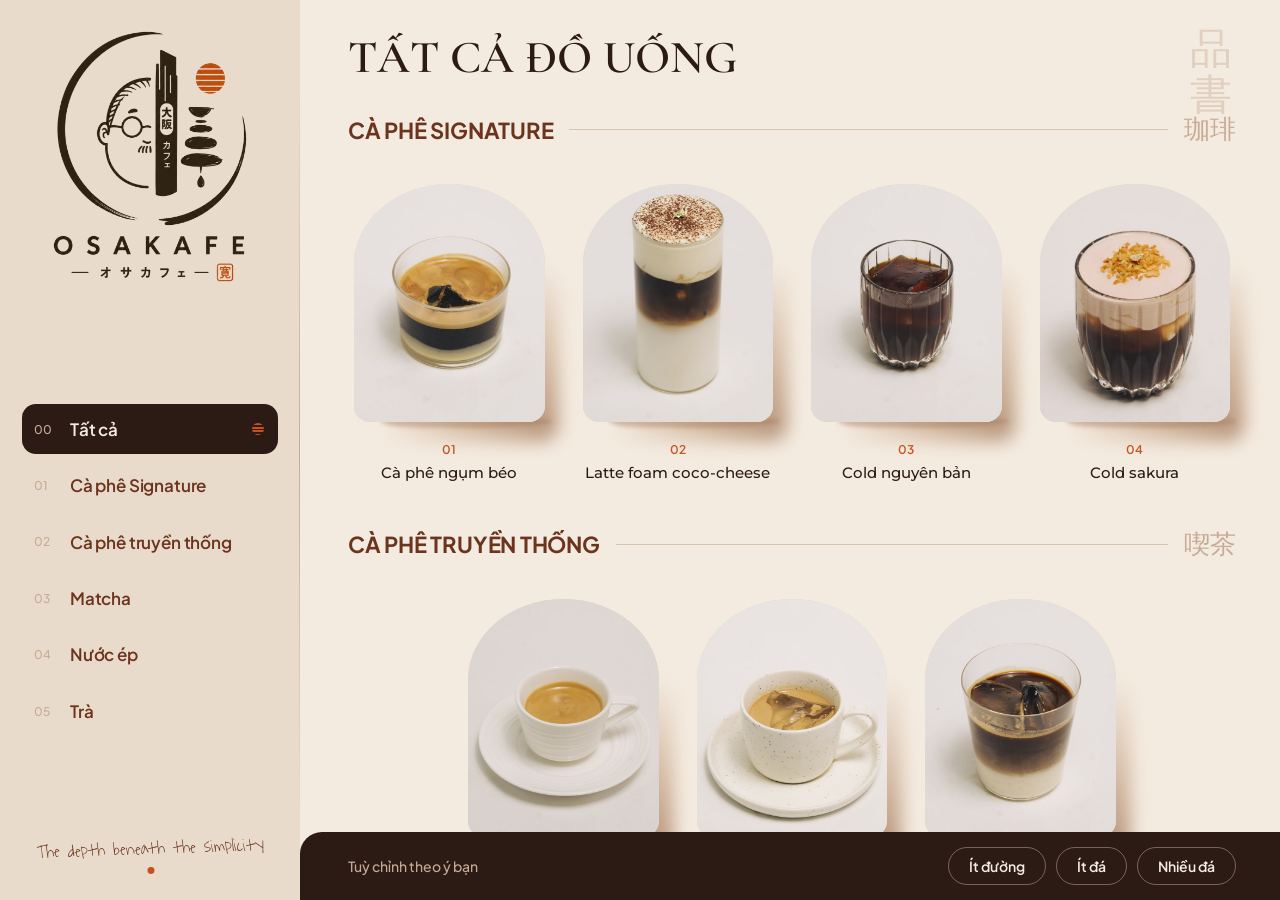
==== index_1.html @ 5878adc3 "Add files via upload" ====
<!DOCTYPE html>
<html lang="vi">
<head>
<meta charset="utf-8">
<meta name="viewport" content="width=device-width, initial-scale=1, maximum-scale=1, user-scalable=no, viewport-fit=cover">
<meta name="apple-mobile-web-app-capable" content="yes">
<meta name="mobile-web-app-capable" content="yes">
<meta name="apple-mobile-web-app-status-bar-style" content="black-translucent">
<meta name="apple-mobile-web-app-title" content="Osakafe Menu">
<meta name="theme-color" content="#F4EBE0">
<title>Osakafe · Menu</title>
<link rel="apple-touch-icon" href="[data-uri]">
<style>
@font-face{font-family:'Plus Jakarta Sans';font-style:normal;font-weight:500;font-display:swap;src:url([data-uri]) format('woff2');unicode-range:U+0000-00FF,U+0131,U+0152-0153,U+02BB-02BC,U+02C6,U+02DA,U+02DC,U+0304,U+0308,U+0329,U+2000-206F,U+20AC,U+2122,U+2191,U+2193,U+2212,U+2215,U+FEFF,U+FFFD}
@font-face{font-family:'Plus Jakarta Sans';font-style:normal;font-weight:500;font-display:swap;src:url([data-uri]) format('woff2');unicode-range:U+0102-0103,U+0110-0111,U+0128-0129,U+0168-0169,U+01A0-01A1,U+01AF-01B0,U+0300-0301,U+0303-0304,U+0308-0309,U+0323,U+0329,U+1EA0-1EF9,U+20AB}
@font-face{font-family:'Plus Jakarta Sans';font-style:normal;font-weight:500;font-display:swap;src:url([data-uri]) format('woff2');unicode-range:U+0100-02BA,U+02BD-02C5,U+02C7-02CC,U+02CE-02D7,U+02DD-02FF,U+0304,U+0308,U+0329,U+1D00-1DBF,U+1E00-1E9F,U+1EF2-1EFF,U+2020,U+20A0-20AB,U+20AD-20C0,U+2113,U+2C60-2C7F,U+A720-A7FF}
@font-face{font-family:'Plus Jakarta Sans';font-style:normal;font-weight:600;font-display:swap;src:url([data-uri]) format('woff2');unicode-range:U+0000-00FF,U+0131,U+0152-0153,U+02BB-02BC,U+02C6,U+02DA,U+02DC,U+0304,U+0308,U+0329,U+2000-206F,U+20AC,U+2122,U+2191,U+2193,U+2212,U+2215,U+FEFF,U+FFFD}
@font-face{font-family:'Plus Jakarta Sans';font-style:normal;font-weight:600;font-display:swap;src:url([data-uri]) format('woff2');unicode-range:U+0102-0103,U+0110-0111,U+0128-0129,U+0168-0169,U+01A0-01A1,U+01AF-01B0,U+0300-0301,U+0303-0304,U+0308-0309,U+0323,U+0329,U+1EA0-1EF9,U+20AB}
@font-face{font-family:'Plus Jakarta Sans';font-style:normal;font-weight:600;font-display:swap;src:url([data-uri]) format('woff2');unicode-range:U+0100-02BA,U+02BD-02C5,U+02C7-02CC,U+02CE-02D7,U+02DD-02FF,U+0304,U+0308,U+0329,U+1D00-1DBF,U+1E00-1E9F,U+1EF2-1EFF,U+2020,U+20A0-20AB,U+20AD-20C0,U+2113,U+2C60-2C7F,U+A720-A7FF}
@font-face{font-family:'Plus Jakarta Sans';font-style:normal;font-weight:700;font-display:swap;src:url([data-uri]) format('woff2');unicode-range:U+0000-00FF,U+0131,U+0152-0153,U+02BB-02BC,U+02C6,U+02DA,U+02DC,U+0304,U+0308,U+0329,U+2000-206F,U+20AC,U+2122,U+2191,U+2193,U+2212,U+2215,U+FEFF,U+FFFD}
@font-face{font-family:'Plus Jakarta Sans';font-style:normal;font-weight:700;font-display:swap;src:url([data-uri]) format('woff2');unicode-range:U+0102-0103,U+0110-0111,U+0128-0129,U+0168-0169,U+01A0-01A1,U+01AF-01B0,U+0300-0301,U+0303-0304,U+0308-0309,U+0323,U+0329,U+1EA0-1EF9,U+20AB}
@font-face{font-family:'Plus Jakarta Sans';font-style:normal;font-weight:700;font-display:swap;src:url([data-uri]) format('woff2');unicode-range:U+0100-02BA,U+02BD-02C5,U+02C7-02CC,U+02CE-02D7,U+02DD-02FF,U+0304,U+0308,U+0329,U+1D00-1DBF,U+1E00-1E9F,U+1EF2-1EFF,U+2020,U+20A0-20AB,U+20AD-20C0,U+2113,U+2C60-2C7F,U+A720-A7FF}
@font-face{font-family:'Cormorant Garamond';font-style:normal;font-weight:500;font-display:swap;src:url([data-uri]) format('woff2');unicode-range:U+0000-00FF,U+0131,U+0152-0153,U+02BB-02BC,U+02C6,U+02DA,U+02DC,U+0304,U+0308,U+0329,U+2000-206F,U+20AC,U+2122,U+2191,U+2193,U+2212,U+2215,U+FEFF,U+FFFD}
@font-face{font-family:'Cormorant Garamond';font-style:normal;font-weight:500;font-display:swap;src:url([data-uri]) format('woff2');unicode-range:U+0102-0103,U+0110-0111,U+0128-0129,U+0168-0169,U+01A0-01A1,U+01AF-01B0,U+0300-0301,U+0303-0304,U+0308-0309,U+0323,U+0329,U+1EA0-1EF9,U+20AB}
@font-face{font-family:'Cormorant Garamond';font-style:normal;font-weight:500;font-display:swap;src:url([data-uri]) format('woff2');unicode-range:U+0100-02BA,U+02BD-02C5,U+02C7-02CC,U+02CE-02D7,U+02DD-02FF,U+0304,U+0308,U+0329,U+1D00-1DBF,U+1E00-1E9F,U+1EF2-1EFF,U+2020,U+20A0-20AB,U+20AD-20C0,U+2113,U+2C60-2C7F,U+A720-A7FF}
@font-face{font-family:'Cormorant Garamond';font-style:normal;font-weight:600;font-display:swap;src:url([data-uri]) format('woff2');unicode-range:U+0000-00FF,U+0131,U+0152-0153,U+02BB-02BC,U+02C6,U+02DA,U+02DC,U+0304,U+0308,U+0329,U+2000-206F,U+20AC,U+2122,U+2191,U+2193,U+2212,U+2215,U+FEFF,U+FFFD}
@font-face{font-family:'Cormorant Garamond';font-style:normal;font-weight:600;font-display:swap;src:url([data-uri]) format('woff2');unicode-range:U+0102-0103,U+0110-0111,U+0128-0129,U+0168-0169,U+01A0-01A1,U+01AF-01B0,U+0300-0301,U+0303-0304,U+0308-0309,U+0323,U+0329,U+1EA0-1EF9,U+20AB}
@font-face{font-family:'Cormorant Garamond';font-style:normal;font-weight:600;font-display:swap;src:url([data-uri]) format('woff2');unicode-range:U+0100-02BA,U+02BD-02C5,U+02C7-02CC,U+02CE-02D7,U+02DD-02FF,U+0304,U+0308,U+0329,U+1D00-1DBF,U+1E00-1E9F,U+1EF2-1EFF,U+2020,U+20A0-20AB,U+20AD-20C0,U+2113,U+2C60-2C7F,U+A720-A7FF}
@font-face{font-family:'Montserrat';font-style:normal;font-weight:500;font-display:swap;src:url([data-uri]) format('woff2');unicode-range:U+0000-00FF,U+0131,U+0152-0153,U+02BB-02BC,U+02C6,U+02DA,U+02DC,U+0304,U+0308,U+0329,U+2000-206F,U+20AC,U+2122,U+2191,U+2193,U+2212,U+2215,U+FEFF,U+FFFD}
@font-face{font-family:'Montserrat';font-style:normal;font-weight:500;font-display:swap;src:url([data-uri]) format('woff2');unicode-range:U+0102-0103,U+0110-0111,U+0128-0129,U+0168-0169,U+01A0-01A1,U+01AF-01B0,U+0300-0301,U+0303-0304,U+0308-0309,U+0323,U+0329,U+1EA0-1EF9,U+20AB}
@font-face{font-family:'Montserrat';font-style:normal;font-weight:500;font-display:swap;src:url([data-uri]) format('woff2');unicode-range:U+0100-02BA,U+02BD-02C5,U+02C7-02CC,U+02CE-02D7,U+02DD-02FF,U+0304,U+0308,U+0329,U+1D00-1DBF,U+1E00-1E9F,U+1EF2-1EFF,U+2020,U+20A0-20AB,U+20AD-20C0,U+2113,U+2C60-2C7F,U+A720-A7FF}
@font-face{font-family:'Waiting for the Sunrise';font-weight:400;font-display:swap;src:url([data-uri]) format('woff2')}
:root{
  --cream:#F4EBE0;
  --sand:#E8DBCC;
  --clay:#C8AB95;
  --wood:#6D341D;
  --ink:#2C1B14;
  --sun:#C8501E;
  --serif:"Cormorant Garamond","Hiragino Mincho ProN","Yu Mincho",Georgia,serif;
  --hand:"Waiting for the Sunrise","Bradley Hand","Segoe Print",cursive;
  --font:"Plus Jakarta Sans","Gilroy","SF Pro Display",-apple-system,BlinkMacSystemFont,"Helvetica Neue",Arial,sans-serif;
}
*{box-sizing:border-box;margin:0;padding:0;-webkit-tap-highlight-color:transparent;letter-spacing:0}
html,body{height:100%;background:var(--cream);color:var(--ink);font-family:var(--font);
  -webkit-user-select:none;user-select:none;-webkit-touch-callout:none;touch-action:manipulation;overflow:hidden;
  -webkit-font-smoothing:antialiased}
button{font:inherit;color:inherit;background:none;border:0;cursor:pointer}
img{-webkit-user-drag:none;pointer-events:none}

.app{height:100vh;height:100dvh;display:grid;grid-template-columns:300px minmax(0,1fr);grid-template-rows:minmax(0,1fr) auto;
  padding:env(safe-area-inset-top) env(safe-area-inset-right) env(safe-area-inset-bottom) env(safe-area-inset-left)}

/* ───────── Sidebar ───────── */
.side{grid-row:1/3;background:var(--sand);display:flex;flex-direction:column;align-items:center;padding:28px 22px 26px;position:relative}
.side::after{content:"";position:absolute;right:0;top:9%;bottom:9%;width:1px;background:linear-gradient(transparent,var(--clay),transparent)}
.brand{display:flex;justify-content:center}
.logo{width:196px;height:auto;display:block;margin-top:2px}
.nav{margin-top:auto;margin-bottom:auto;width:100%;display:flex;flex-direction:column;gap:6px;padding-top:18px}
.tab{position:relative;display:flex;align-items:center;gap:14px;width:100%;text-align:left;
  padding:15px 14px 15px 12px;border-radius:14px;transition:background .25s,color .25s}
.tab .no{font-size:12px;font-weight:500;color:var(--clay);width:22px;flex:none;transition:color .25s}
.tab .nm{font-size:17px;font-weight:600;letter-spacing:-.01em;color:var(--wood);flex:1;line-height:1.2;white-space:nowrap}
.tab .dot{width:12px;height:12px;border-radius:50%;flex:none;
  background:repeating-linear-gradient(to bottom,var(--sun) 0 2.2px,transparent 2.2px 3.6px);opacity:0;transform:scale(.4);transition:.3s}
.tab.on{background:var(--ink)}
.tab.on .nm{color:var(--cream)}
.tab.on .dot{opacity:1;transform:scale(1)}
.foot{width:100%;display:flex;justify-content:center;padding:0 6px}
.sig{display:flex;flex-direction:column;align-items:center;gap:8px;transform:rotate(-2deg)}
.sig span{font-family:var(--hand);font-size:18px;line-height:1.1;color:var(--wood);text-align:center;white-space:nowrap}
.sig b{width:7px;height:7px;border-radius:50%;background:var(--sun)}

/* ───────── Main ───────── */
.main{display:flex;flex-direction:column;min-height:0;min-width:0;padding:34px 44px 0 48px;position:relative}
.head{display:flex;align-items:flex-end;justify-content:space-between;margin-bottom:24px;position:relative;z-index:1;flex:none}
.eyebrow{font-size:12px;font-weight:600;color:var(--sun);margin-bottom:10px}
.title{font-family:var(--serif);font-size:46px;font-weight:600;color:var(--ink);line-height:1;text-transform:uppercase;letter-spacing:0}
.kanji{position:absolute;right:4px;top:-8px;display:flex;flex-direction:column;align-items:center;font-size:42px;line-height:1.1;
  color:var(--clay);opacity:.42;font-family:"Hiragino Mincho ProN","Yu Mincho","Noto Serif JP",serif;font-weight:300;pointer-events:none}

.stage{flex:1;min-height:0;display:flex;flex-direction:column;padding-bottom:16px}
.stage.scroll{overflow-y:auto;-webkit-overflow-scrolling:touch;padding:8px 26px 34px 8px;margin:0 -26px 0 -8px;scrollbar-width:none}
.stage.scroll::-webkit-scrollbar{display:none}
.grid{flex:1;min-height:0;display:grid;gap:26px 30px;grid-template-columns:repeat(calc(var(--cols)*2),minmax(0,1fr));grid-auto-rows:minmax(0,1fr);
  animation:rise .55s cubic-bezier(.2,.7,.2,1) both}
.grid.few{max-width:calc(var(--cols)*300px);margin:0 auto;width:100%}
.grid.two .photo{flex:1 1 0;aspect-ratio:4/5;width:auto;max-width:100%;max-height:none}
.stage.fit .grid.all{margin-block:auto}
.grid.all{flex:none;grid-auto-rows:auto;gap:30px 26px}
@keyframes rise{from{opacity:0;transform:translateY(14px)}to{opacity:1;transform:none}}

.sec{grid-column:1/-1;display:flex;align-items:center;gap:16px;margin-top:14px}
.sec:first-child{margin-top:0}
.sec span{font-size:22px;font-weight:700;letter-spacing:-.01em;color:var(--wood);text-transform:uppercase;white-space:nowrap}
.sec i{flex:1;height:1px;background:var(--clay);opacity:.6}
.sec b{font-weight:300;font-size:26px;color:var(--clay);font-family:"Hiragino Mincho ProN","Yu Mincho","Noto Serif JP",serif}

.card{grid-column:span 2;display:flex;flex-direction:column;align-items:center;min-height:0;text-align:center;padding:0 6px;
  animation:rise .55s cubic-bezier(.2,.7,.2,1) both}
.photo{position:relative;flex:1;min-height:0;width:100%;max-width:230px;max-height:380px;margin:7px 0 0;
  border-radius:50% 50% 16px 16px / 34% 34% 16px 16px;background:var(--sand)}
.all .photo{flex:none;aspect-ratio:4/5;max-width:none;max-height:none}
.photo .frame{position:absolute;inset:0;z-index:1;border-radius:inherit;overflow:hidden;background:var(--sand)}
.photo img{position:absolute;inset:0;width:100%;height:100%;object-fit:cover;object-position:50% 56%;display:block}
.photo::before{content:"";position:absolute;inset:6% -2% -3% 4%;transform:translate(10px,12px);border-radius:inherit;z-index:0;pointer-events:none;background:radial-gradient(120% 100% at 100% 100%,rgba(160,116,84,.78) 0%,rgba(188,148,114,.48) 42%,rgba(200,171,149,0) 78%);filter:blur(9px)}
.photo::after{content:"";position:absolute;left:4%;right:-6%;bottom:-14px;height:28px;z-index:0;pointer-events:none;background:url("data:image/svg+xml,%3Csvg%20xmlns%3D%22http%3A%2F%2Fwww.w3.org%2F2000%2Fsvg%22%20viewBox%3D%220%200%20300%2030%22%20preserveAspectRatio%3D%22none%22%3E%3Cdefs%3E%3Cfilter%20id%3D%22b%22%20x%3D%22-5%25%22%20y%3D%22-80%25%22%20width%3D%22110%25%22%20height%3D%22260%25%22%3E%3CfeGaussianBlur%20stdDeviation%3D%222.2%22%2F%3E%3C%2Ffilter%3E%3C%2Fdefs%3E%3Cpath%20filter%3D%22url%28%23b%29%22%20d%3D%22M26%2013%20C80%208%2C170%209%2C236%2011%20S290%2012%2C294%2015%20C250%2022%2C170%2022%2C110%2021%20S40%2020%2C26%2013Z%22%20fill%3D%22%239A6B49%22%20fill-opacity%3D%22.38%22%2F%3E%3C%2Fsvg%3E") center/100% 100% no-repeat}
.num{margin-top:20px;font-size:12px;color:var(--sun);font-weight:600}
.name{margin-top:6px;font-family:"Montserrat",var(--font);font-size:18px;font-weight:500;letter-spacing:-.025em;line-height:1.3;color:var(--ink);min-height:2.6em;
  display:flex;align-items:flex-start;justify-content:center}
.all .name{font-size:15px;min-height:0}

/* ───────── Dải ghi chú (chỉ hiển thị) ───────── */
.bar{background:var(--ink);color:var(--cream);border-radius:22px 0 0 0;padding:15px 44px 15px 48px;
  display:flex;align-items:center;justify-content:space-between;gap:20px;pointer-events:none}
.bar .lb{font-size:14px;font-weight:500;color:var(--clay)}
.pills{display:flex;gap:10px}
.pills span{padding:9px 20px;border-radius:999px;border:1px solid rgba(200,171,149,.5);font-size:14px;font-weight:600;color:var(--cream)}

/* ───────── iPad dọc ───────── */
@media (orientation:portrait){
  .stage.fit .grid.all{margin-block:3vh auto}
  .app{grid-template-columns:minmax(0,1fr);grid-template-rows:auto minmax(0,1fr) auto}
  .side{grid-row:1;flex-direction:row;flex-wrap:wrap;align-items:center;justify-content:space-between;padding:20px 30px 14px;gap:6px 20px}
  .side::after{display:none}
  .logo{width:104px}
  .foot{flex:1 1 100%;justify-content:flex-end;padding:0 4px}
  .sig{flex-direction:row;gap:12px;transform:rotate(-1.5deg)}
  .sig span{font-size:19px}
  .nav{flex-direction:row;margin:0;padding:0;width:auto;gap:2px;flex:1;justify-content:flex-end}
  .tab{width:auto;padding:12px 14px;gap:8px}
  .tab .no,.tab .dot{display:none}
  .tab .nm{font-size:15px;flex:none}
  .main{padding:26px 36px 0}
  .title{font-size:40px}
  .grid{gap:22px 22px}
  .bar{border-radius:22px 22px 0 0;padding:14px 36px}
}
@media (max-height:780px) and (orientation:landscape){
  .logo{width:150px}.title{font-size:38px}.head{margin-bottom:16px}.main{padding-top:24px}
  .name{font-size:17px}.tab{padding:12px 14px 12px 12px}
}
@media (max-width:1030px) and (orientation:landscape){
  .app{grid-template-columns:270px minmax(0,1fr)}.main{padding:26px 28px 0 30px}
  .tab .no{display:none}.tab .nm{font-size:16px}.bar{padding:13px 28px 13px 30px}.kanji{font-size:36px;right:0;top:-4px}.title{font-size:38px}.sig span{font-size:16.5px}
}
@media (max-width:900px) and (orientation:portrait){
  .tab .nm{font-size:14px}.tab{padding:11px 10px}
}
/* ───────── Điện thoại ───────── */
@media (max-width:640px){
  html,body{height:auto;overflow:visible}
  body{overflow-x:hidden}
  .app{display:flex;flex-direction:column;height:auto;min-height:100vh;min-height:100dvh;padding:0}
  .side{display:contents}
  .brand{order:1;background:var(--sand);padding:calc(20px + env(safe-area-inset-top)) 0 4px}
  .logo{width:112px;margin:0}
  .nav{order:2;position:sticky;top:0;z-index:20;flex-direction:row;justify-content:flex-start;flex:none;width:100%;overflow-x:auto;overflow-y:hidden;
    gap:8px;padding:10px 16px 12px;margin:0;background:var(--sand);scroll-snap-type:x proximity;scrollbar-width:none;-webkit-overflow-scrolling:touch;
    box-shadow:0 8px 14px -12px rgba(44,27,20,.45)}
  .nav::-webkit-scrollbar{display:none}
  .tab{width:auto;flex:none;scroll-snap-align:center;padding:11px 18px;border-radius:999px;gap:0;background:rgba(255,255,255,.4)}
  .tab.on{background:var(--ink)}
  .tab .no,.tab .dot{display:none}
  .tab .nm{font-size:14px;flex:none;white-space:nowrap}
  .main{order:3;display:block;min-height:0;padding:28px 16px 4px;scroll-margin-top:64px}
  .head{margin-bottom:18px;scroll-margin-top:70px}
  .title{font-size:32px;line-height:1.05}
  .kanji{font-size:26px;top:-2px;right:0}
  .stage,.stage.scroll,.stage.fit{display:block;overflow:visible;margin:0;padding:4px 0 26px}
  .grid.all,.stage.fit .grid.all{margin:0;gap:28px 16px}
  .sec{margin-top:6px}
  .sec span{font-size:19px}
  .sec b{font-size:22px}
  .card{padding:0 2px}
  .photo,.all .photo{aspect-ratio:3/4}
  .photo .frame img{transform:scale(1.1);transform-origin:50% 60%}
  .photo::before{transform:translate(7px,10px);filter:blur(8px)}
  .photo::after{bottom:-12px}
  .num{margin-top:18px;font-size:11px}
  .name,.all .name{font-size:14.5px;line-height:1.3;margin-top:5px;text-wrap:balance}
  .bar{order:4;flex-direction:column;justify-content:center;gap:12px;text-align:center;border-radius:26px 26px 0 0;padding:22px 20px 6px;margin-top:10px}
  .bar .lb{font-size:12px}
  .pills{flex-wrap:wrap;justify-content:center;gap:8px}
  .pills span{padding:8px 15px;font-size:13px}
  .foot{order:5;flex:none;background:var(--ink);padding:14px 20px calc(30px + env(safe-area-inset-bottom));justify-content:center}
  .sig{flex-direction:column;gap:8px;transform:rotate(-1.5deg)}
  .sig span{font-size:19px;color:var(--clay);white-space:nowrap}
}
</style>
</head>
<body>
<div class="app">
  <aside class="side">
    <div class="brand"><img class="logo" src="[data-uri]" alt="Osakafe"></div>
    <nav class="nav" id="nav"></nav>
    <div class="foot"><div class="sig"><span>The depth beneath the simplicity</span><b></b></div></div>
  </aside>

  <main class="main" id="main">
    <div class="head">
      <div>
        <div class="eyebrow" id="eyebrow"></div>
        <h1 class="title" id="title"></h1>
        
      </div>
      <div class="kanji" id="kanji" aria-hidden="true"></div>
    </div>
    <div class="stage" id="stage"><div class="grid" id="grid"></div></div>
  </main>

  <section class="bar" aria-label="Tuỳ chỉnh">
    <div class="lb">Tuỳ chỉnh theo ý bạn</div>
    <div class="pills"><span>Ít đường</span><span>Ít đá</span><span>Nhiều đá</span></div>
  </section>
</div>

<script>
const IMG={"1": "[data-uri]", "2": "[data-uri]", "3": "[data-uri]", "4": "[data-uri]", "5": "[data-uri]", "6": "[data-uri]", "7": "[data-uri]", "8": "[data-uri]", "9": "[data-uri]", "10": "[data-uri]", "11": "[data-uri]", "12": "[data-uri]", "13": "[data-uri]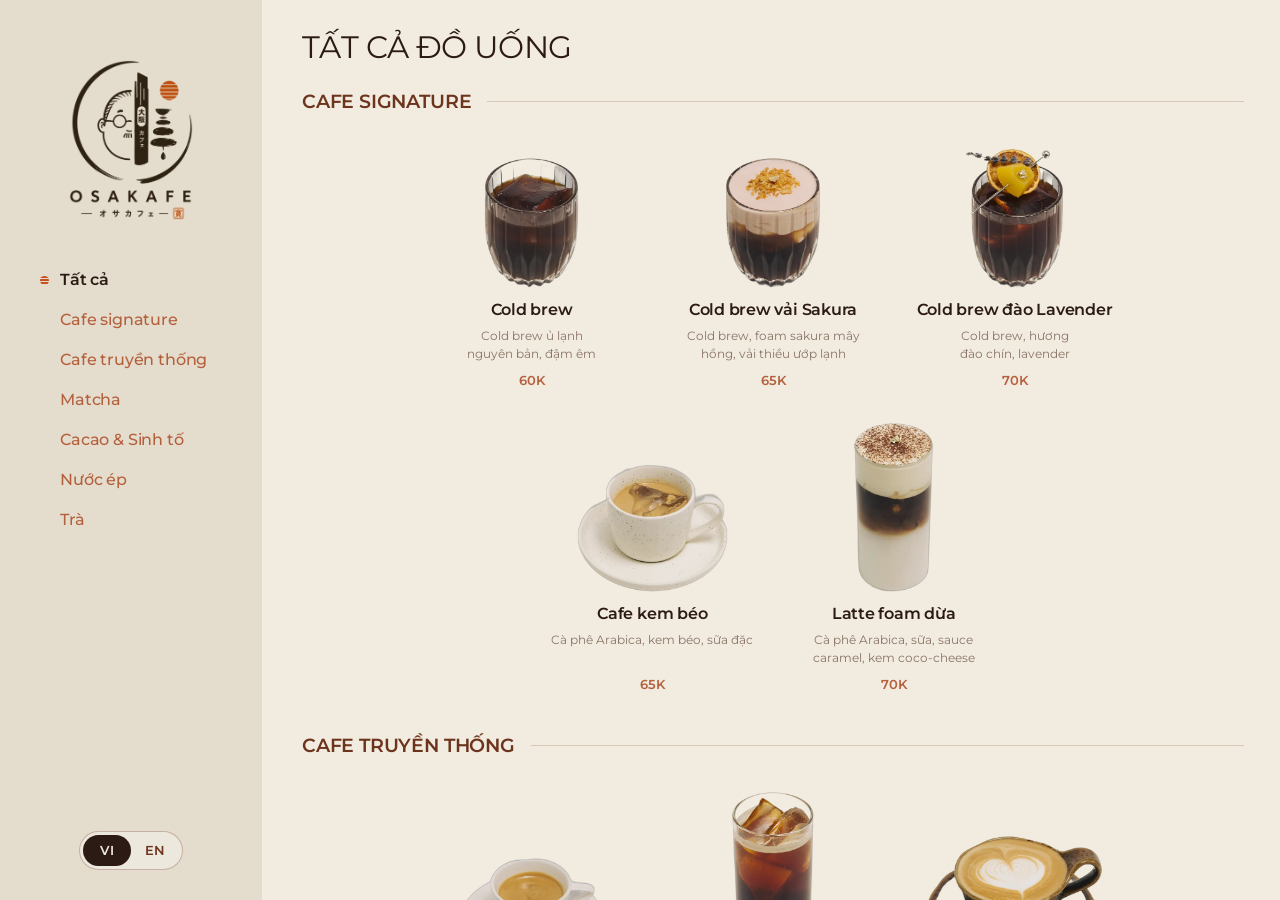
